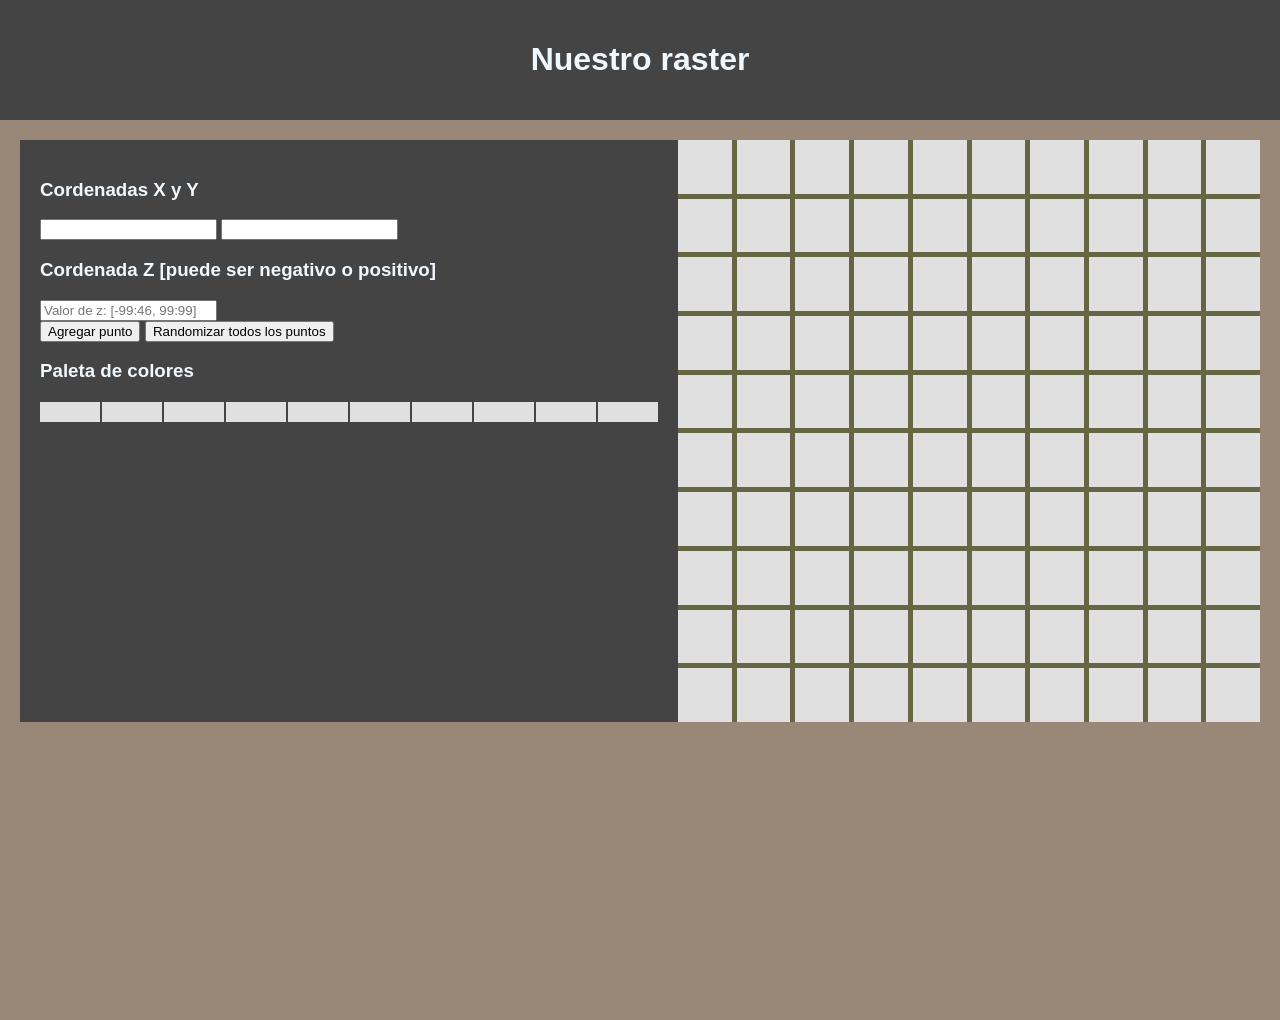
==== Raster-1/index.html @ 82961928 "Add: initial HTML and CSS files for raster application layout" ====
<!doctype html>
<html lang="es">
  <head>
    <meta charset="UTF-8" />
    <meta name="viewport" content="width=device-width, initial-scale=1.0" />

    <link rel="stylesheet" href="style.css" />

    <title>Document</title>

    <script src="script.js"></script>
  </head>

  <body>
    <header>
      <h1>Nuestro raster</h1>
    </header>
    <main>
      <div class="content">
        <div class="conteiner-labs">
          <div class="cord-xy">
            <h3>
              Cordenadas <span class="cg">X</span> y <span class="cg">Y</span>
            </h3>
            <input type="number" name="Cordenadax" id="cx" />
            <input type="number" name="Cordenadax" id="cy" />
          </div>

          <div class="cord-z">
            <h3 for="color">
              Cordenada <span class="cg">Z</span> [puede ser negativo o
              positivo]
            </h3>
            <input
              type="number"
              name="Cordenadaz"
              id="cz"
              placeholder="Valor de z: [-99:46, 99:99]"
            />
          </div>

          <button type="submit">Agregar punto</button>
          <button>Randomizar todos los puntos</button>

          <h3>Paleta de colores</h3>
          <div class="palette">
            <div class="pal-color"></div>
            <div class="pal-color"></div>
            <div class="pal-color"></div>
            <div class="pal-color"></div>
            <div class="pal-color"></div>
            <div class="pal-color"></div>
            <div class="pal-color"></div>
            <div class="pal-color"></div>
            <div class="pal-color"></div>
            <div class="pal-color"></div>
          </div>
        </div>
        <div class="conteiner-coloors">
          <div class="color" id="obj1"></div>
          <div class="color" id="obj2"></div>
          <div class="color" id="obj3"></div>
          <div class="color" id="obj4"></div>
          <div class="color" id="obj5"></div>
          <div class="color" id="obj6"></div>
          <div class="color" id="obj7"></div>
          <div class="color" id="obj8"></div>
          <div class="color" id="obj9"></div>
          <div class="color" id="obj10"></div>
          <div class="color" id="obj11"></div>
          <div class="color" id="obj12"></div>
          <div class="color" id="obj13"></div>
          <div class="color" id="obj14"></div>
          <div class="color" id="obj15"></div>
          <div class="color" id="obj16"></div>
          <div class="color" id="obj17"></div>
          <div class="color" id="obj18"></div>
          <div class="color" id="obj19"></div>
          <div class="color" id="obj20"></div>
          <div class="color" id="obj21"></div>
          <div class="color" id="obj22"></div>
          <div class="color" id="obj23"></div>
          <div class="color" id="obj24"></div>
          <div class="color" id="obj25"></div>
          <div class="color" id="obj26"></div>
          <div class="color" id="obj27"></div>
          <div class="color" id="obj28"></div>
          <div class="color" id="obj29"></div>
          <div class="color" id="obj30"></div>
          <div class="color" id="obj31"></div>
          <div class="color" id="obj32"></div>
          <div class="color" id="obj33"></div>
          <div class="color" id="obj34"></div>
          <div class="color" id="obj35"></div>
          <div class="color" id="obj36"></div>
          <div class="color" id="obj37"></div>
          <div class="color" id="obj38"></div>
          <div class="color" id="obj39"></div>
          <div class="color" id="obj40"></div>
          <div class="color" id="obj41"></div>
          <div class="color" id="obj42"></div>
          <div class="color" id="obj43"></div>
          <div class="color" id="obj44"></div>
          <div class="color" id="obj45"></div>
          <div class="color" id="obj46"></div>
          <div class="color" id="obj47"></div>
          <div class="color" id="obj48"></div>
          <div class="color" id="obj49"></div>
          <div class="color" id="obj50"></div>
          <div class="color" id="obj51"></div>
          <div class="color" id="obj52"></div>
          <div class="color" id="obj53"></div>
          <div class="color" id="obj54"></div>
          <div class="color" id="obj55"></div>
          <div class="color" id="obj56"></div>
          <div class="color" id="obj57"></div>
          <div class="color" id="obj58"></div>
          <div class="color" id="obj59"></div>
          <div class="color" id="obj60"></div>
          <div class="color" id="obj61"></div>
          <div class="color" id="obj62"></div>
          <div class="color" id="obj63"></div>
          <div class="color" id="obj64"></div>
          <div class="color" id="obj65"></div>
          <div class="color" id="obj66"></div>
          <div class="color" id="obj67"></div>
          <div class="color" id="obj68"></div>
          <div class="color" id="obj69"></div>
          <div class="color" id="obj70"></div>
          <div class="color" id="obj71"></div>
          <div class="color" id="obj72"></div>
          <div class="color" id="obj73"></div>
          <div class="color" id="obj74"></div>
          <div class="color" id="obj75"></div>
          <div class="color" id="obj76"></div>
          <div class="color" id="obj77"></div>
          <div class="color" id="obj78"></div>
          <div class="color" id="obj79"></div>
          <div class="color" id="obj80"></div>
          <div class="color" id="obj81"></div>
          <div class="color" id="obj82"></div>
          <div class="color" id="obj83"></div>
          <div class="color" id="obj84"></div>
          <div class="color" id="obj85"></div>
          <div class="color" id="obj86"></div>
          <div class="color" id="obj87"></div>
          <div class="color" id="obj88"></div>
          <div class="color" id="obj89"></div>
          <div class="color" id="obj90"></div>
          <div class="color" id="obj91"></div>
          <div class="color" id="obj92"></div>
          <div class="color" id="obj93"></div>
          <div class="color" id="obj94"></div>
          <div class="color" id="obj95"></div>
          <div class="color" id="obj96"></div>
          <div class="color" id="obj97"></div>
          <div class="color" id="obj98"></div>
          <div class="color" id="obj99"></div>
          <div class="color" id="obj100"></div>
        </div>
      </div>
    </main>
  </body>
</html>
---- Raster-1/style.css ----
* {
  box-sizing: border-box;
}

body {
  background-color: #333;
  color: aliceblue;
  font-family: Arial, sans-serif;
  margin: 0;
  padding: 0;
}

header {
  background-color: #444;
  padding: 20px;
  text-align: center;
}

main {
  background-color: #987;
  min-height: 100vh;
  width: 100%;
}

.content {
  display: flex;
  padding: 20px;
}

.conteiner-labs {
  grid-area: forms;
  background-color: #444;
  grid-area: forms;
  padding: 20px;
  width: max-content;

}

.palette {
  display: grid;
  grid-template-rows: repeat(2, 1fr);
  grid-template-columns: repeat(10, 1fr);
  gap: 2px;
  margin-top: 20px;
  width: max-content;
}

.pal-color {
  background-color: #e0e0e0;
  width: 60px;
  height: 20px;
  cursor: pointer;
}

.conteiner-coloors {
  background-color: #664;
  grid-area: canvas;
  display: grid;
  grid-template-columns: repeat(10, 1fr);
  gap: 5px;

  width: 700px;
}

.color {
  background-color: #e0e0e0;
  aspect-ratio: 1 / 1; 
}
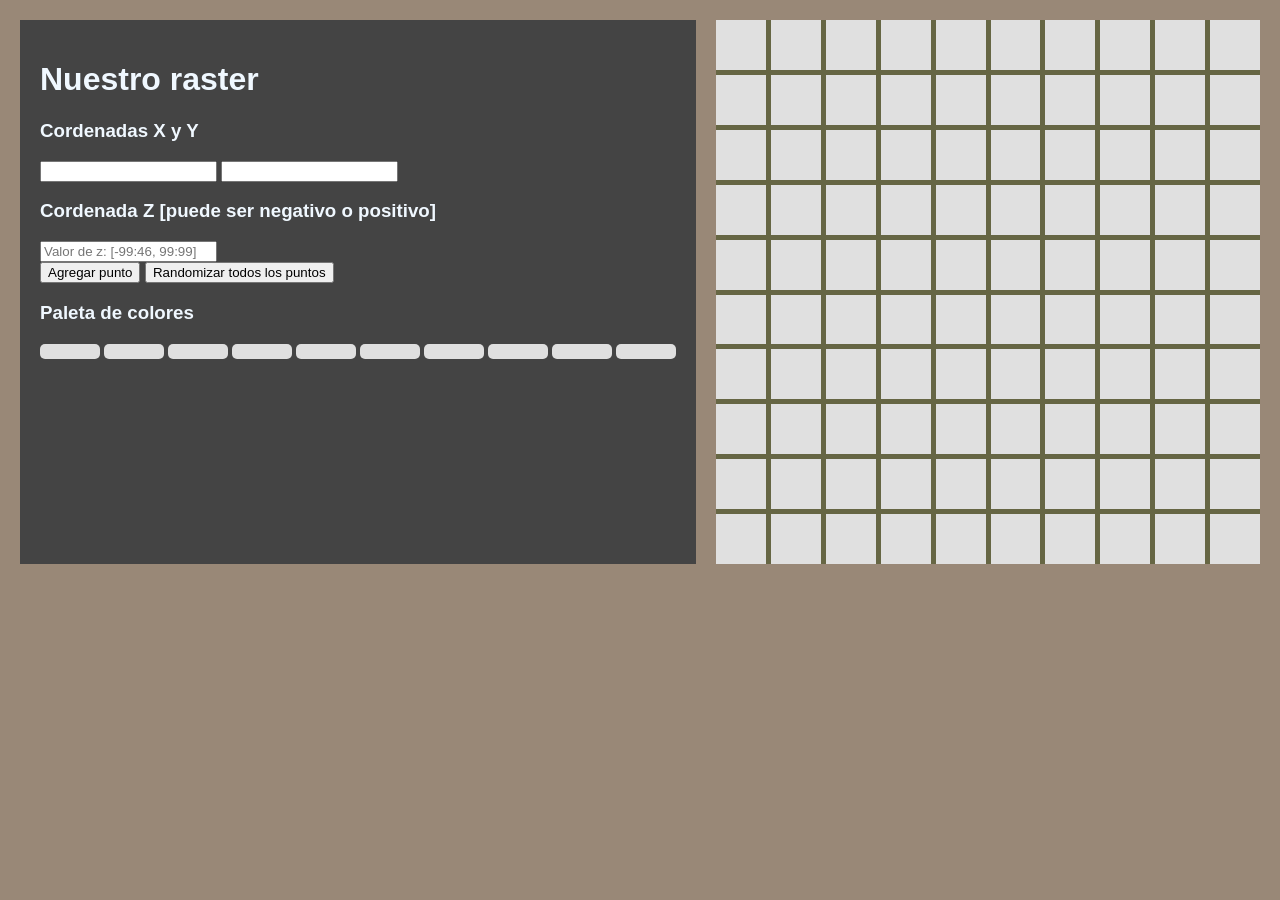
==== commit 8693668d: "add: Hover and style for palette" ====
--- a/Raster-1/index.html
+++ b/Raster-1/index.html
@@ -12,12 +12,10 @@
   </head>
 
   <body>
-    <header>
-      <h1>Nuestro raster</h1>
-    </header>
     <main>
       <div class="content">
         <div class="conteiner-labs">
+          <h1>Nuestro raster</h1>
           <div class="cord-xy">
             <h3>
               Cordenadas <span class="cg">X</span> y <span class="cg">Y</span>
@@ -44,16 +42,36 @@
 
           <h3>Paleta de colores</h3>
           <div class="palette">
-            <div class="pal-color"></div>
-            <div class="pal-color"></div>
-            <div class="pal-color"></div>
-            <div class="pal-color"></div>
-            <div class="pal-color"></div>
-            <div class="pal-color"></div>
-            <div class="pal-color"></div>
-            <div class="pal-color"></div>
-            <div class="pal-color"></div>
-            <div class="pal-color"></div>
+            <div class="pal-color">
+              <p>rango: []</p>
+            </div>
+            <div class="pal-color">
+              <p>rango: []</p>
+            </div>
+            <div class="pal-color">
+              <p>rango: []</p>
+            </div>
+            <div class="pal-color">
+              <p>rango: []</p>
+            </div>
+            <div class="pal-color">
+              <p>rango: []</p>
+            </div>
+            <div class="pal-color">
+              <p>rango: []</p>
+            </div>
+            <div class="pal-color">
+              <p>rango: []</p>
+            </div>
+            <div class="pal-color">
+              <p>rango: []</p>
+            </div>
+            <div class="pal-color">
+              <p>rango: []</p>
+            </div>
+            <div class="pal-color">
+              <p>rango: []</p>
+            </div>
           </div>
         </div>
         <div class="conteiner-coloors">
--- a/Raster-1/style.css
+++ b/Raster-1/style.css
@@ -24,6 +24,7 @@
 
 .content {
   display: flex;
+  gap: 20px;
   padding: 20px;
 }
 
@@ -37,20 +38,35 @@
 }
 
 .palette {
-  display: grid;
-  grid-template-rows: repeat(2, 1fr);
-  grid-template-columns: repeat(10, 1fr);
-  gap: 2px;
+  display: flex;
+  gap: 4px;
   margin-top: 20px;
   width: max-content;
 }
 
 .pal-color {
+  
+  border-radius: 5px;
   background-color: #e0e0e0;
   width: 60px;
-  height: 20px;
+  height: 15px;
   cursor: pointer;
 }
+
+.pal-color p {
+  display: none;
+}
+
+.pal-color:hover p {
+  display: block;
+  position: absolute;
+  background-color: #444;
+  color: #fff;
+  padding: 5px;
+  border-radius: 5px;
+  font-size: 12px;
+}
+
 
 .conteiner-coloors {
   background-color: #664;
@@ -59,7 +75,7 @@
   grid-template-columns: repeat(10, 1fr);
   gap: 5px;
 
-  width: 700px;
+  width: 1000px;
 }
 
 .color {
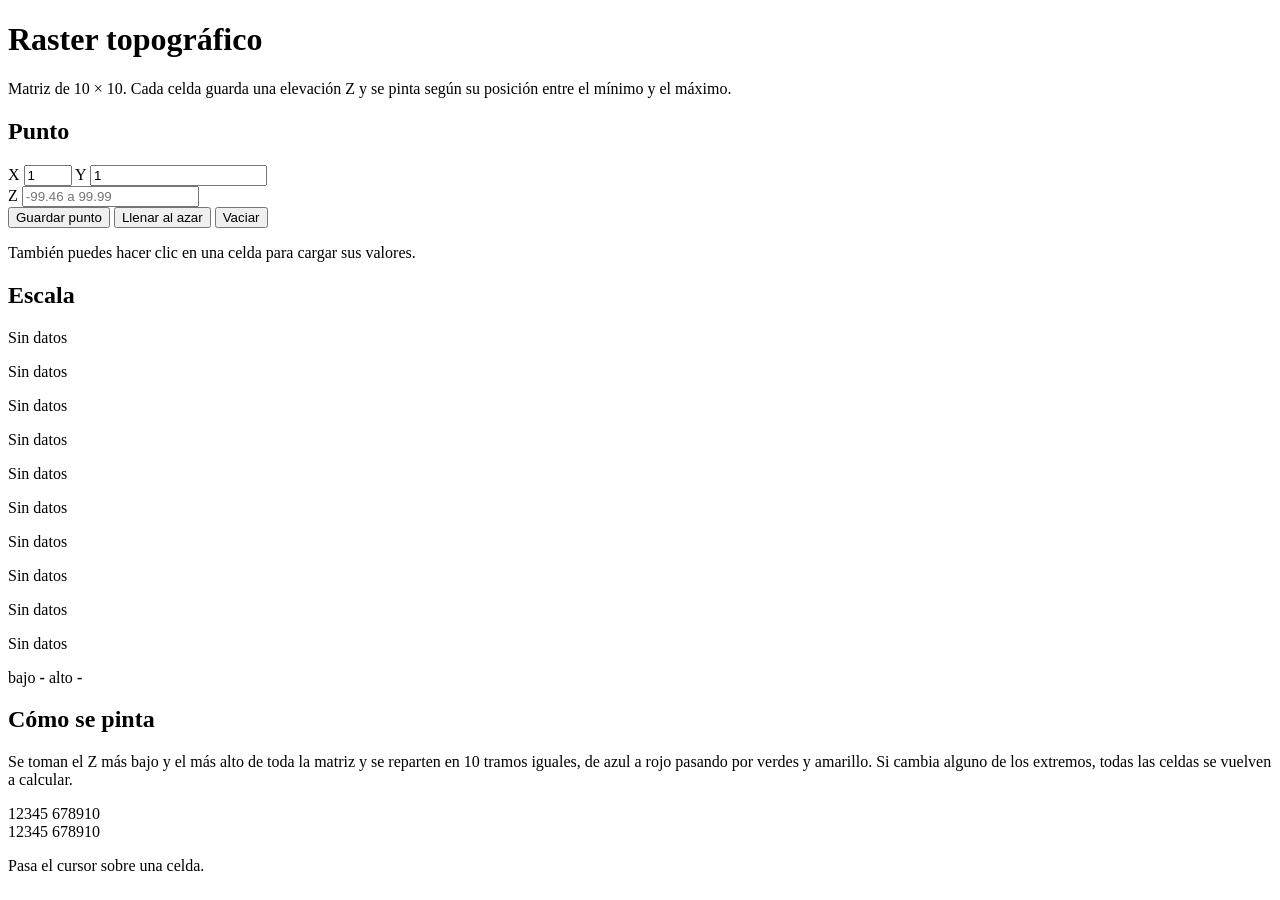
==== commit c997507f: "feat: Enhance raster application with new layout and functionality" ====
--- a/Raster-1/index.html
+++ b/Raster-1/index.html
@@ -3,180 +3,90 @@
   <head>
     <meta charset="UTF-8" />
     <meta name="viewport" content="width=device-width, initial-scale=1.0" />
-
-    <link rel="stylesheet" href="style.css" />
-
-    <title>Document</title>
-
-    <script src="script.js"></script>
+    <title>Raster topográfico</title>
+    <link rel="stylesheet" href="styles.css" />
+    <script src="index.js" defer></script>
   </head>
 
   <body>
-    <main>
-      <div class="content">
-        <div class="conteiner-labs">
-          <h1>Nuestro raster</h1>
-          <div class="cord-xy">
-            <h3>
-              Cordenadas <span class="cg">X</span> y <span class="cg">Y</span>
-            </h3>
-            <input type="number" name="Cordenadax" id="cx" />
-            <input type="number" name="Cordenadax" id="cy" />
+    <header class="encabezado">
+      <h1>Raster topográfico</h1>
+      <p>Matriz de 10 × 10. Cada celda guarda una elevación Z y se pinta según su posición entre el mínimo y el máximo.</p>
+    </header>
+
+    <main class="pagina">
+      <aside class="panel">
+        <section class="bloque">
+          <h2>Punto</h2>
+
+          <div class="fila">
+            <label for="cx">X</label>
+            <input type="number" id="cx" min="1" max="10" value="1" />
+            <label for="cy">Y</label>
+            <input type="number" id="cy" min="1" ma ="10" value="1" />
           </div>
 
-          <div class="cord-z">
-            <h3 for="color">
-              Cordenada <span class="cg">Z</span> [puede ser negativo o
-              positivo]
-            </h3>
-            <input
-              type="number"
-              name="Cordenadaz"
-              id="cz"
-              placeholder="Valor de z: [-99:46, 99:99]"
-            />
+          <div class="fila">
+            <label for="cz">Z</label>
+            <input type="number" id="cz" step="0.01" placeholder="-99.46 a 99.99" />
           </div>
 
-          <button type="submit">Agregar punto</button>
-          <button>Randomizar todos los puntos</button>
+          <div class="acciones">
+            <button type="button" id="btn-add" class="boton">Guardar punto</button>
+            <button type="button" id="btn-random" class="boton claro">Llenar al azar</button>
+            <button type="button" id="btn-clear" class="boton claro">Vaciar</button>
+          </div>
+          <p class="nota">También puedes hacer clic en una celda para cargar sus valores.</p>
+        </section>
 
-          <h3>Paleta de colores</h3>
-          <div class="palette">
-            <div class="pal-color">
-              <p>rango: []</p>
-            </div>
-            <div class="pal-color">
-              <p>rango: []</p>
-            </div>
-            <div class="pal-color">
-              <p>rango: []</p>
-            </div>
-            <div class="pal-color">
-              <p>rango: []</p>
-            </div>
-            <div class="pal-color">
-              <p>rango: []</p>
-            </div>
-            <div class="pal-color">
-              <p>rango: []</p>
-            </div>
-            <div class="pal-color">
-              <p>rango: []</p>
-            </div>
-            <div class="pal-color">
-              <p>rango: []</p>
-            </div>
-            <div class="pal-color">
-              <p>rango: []</p>
-            </div>
-            <div class="pal-color">
-              <p>rango: []</p>
-            </div>
+        <section class="bloque">
+          <h2>Escala</h2>
+          <div class="paleta" id="palette-container">
+            <div class="pal-color"><p>Sin datos</p></div>
+            <div class="pal-color"><p>Sin datos</p></div>
+            <div class="pal-color"><p>Sin datos</p></div>
+            <div class="pal-color"><p>Sin datos</p></div>
+            <div class="pal-color"><p>Sin datos</p></div>
+            <div class="pal-color"><p>Sin datos</p></div>
+            <div class="pal-color"><p>Sin datos</p></div>
+            <div class="pal-color"><p>Sin datos</p></div>
+            <div class="pal-color"><p>Sin datos</p></div>
+            <div class="pal-color"><p>Sin datos</p></div>
+          </div>
+          <div class="extremos">
+            <span>bajo <strong id="stat-zmin">-</strong></span>
+            <span>alto <strong id="stat-zmax">-</strong></span>
+          </div>
+        </section>
+
+        <section class="bloque">
+          <h2>Cómo se pinta</h2>
+          <p class="nota">
+            Se toman el Z más bajo y el más alto de toda la matriz y se reparten en
+            10 tramos iguales, de azul a rojo pasando por verdes y amarillo. Si
+            cambia alguno de los extremos, todas las celdas se vuelven a calcular.
+          </p>
+        </section>
+      </aside>
+
+      <section class="hoja">
+        <div class="mapa">
+          <div class="eje eje-y">
+            <span>1</span><span>2</span><span>3</span><span>4</span><span>5</span>
+            <span>6</span><span>7</span><span>8</span><span>9</span><span>10</span>
+          </div>
+
+          <div class="cuadricula" id="raster-grid"></div>
+
+          <div class="vacio"></div>
+          <div class="eje eje-x">
+            <span>1</span><span>2</span><span>3</span><span>4</span><span>5</span>
+            <span>6</span><span>7</span><span>8</span><span>9</span><span>10</span>
           </div>
         </div>
-        <div class="conteiner-coloors">
-          <div class="color" id="obj1"></div>
-          <div class="color" id="obj2"></div>
-          <div class="color" id="obj3"></div>
-          <div class="color" id="obj4"></div>
-          <div class="color" id="obj5"></div>
-          <div class="color" id="obj6"></div>
-          <div class="color" id="obj7"></div>
-          <div class="color" id="obj8"></div>
-          <div class="color" id="obj9"></div>
-          <div class="color" id="obj10"></div>
-          <div class="color" id="obj11"></div>
-          <div class="color" id="obj12"></div>
-          <div class="color" id="obj13"></div>
-          <div class="color" id="obj14"></div>
-          <div class="color" id="obj15"></div>
-          <div class="color" id="obj16"></div>
-          <div class="color" id="obj17"></div>
-          <div class="color" id="obj18"></div>
-          <div class="color" id="obj19"></div>
-          <div class="color" id="obj20"></div>
-          <div class="color" id="obj21"></div>
-          <div class="color" id="obj22"></div>
-          <div class="color" id="obj23"></div>
-          <div class="color" id="obj24"></div>
-          <div class="color" id="obj25"></div>
-          <div class="color" id="obj26"></div>
-          <div class="color" id="obj27"></div>
-          <div class="color" id="obj28"></div>
-          <div class="color" id="obj29"></div>
-          <div class="color" id="obj30"></div>
-          <div class="color" id="obj31"></div>
-          <div class="color" id="obj32"></div>
-          <div class="color" id="obj33"></div>
-          <div class="color" id="obj34"></div>
-          <div class="color" id="obj35"></div>
-          <div class="color" id="obj36"></div>
-          <div class="color" id="obj37"></div>
-          <div class="color" id="obj38"></div>
-          <div class="color" id="obj39"></div>
-          <div class="color" id="obj40"></div>
-          <div class="color" id="obj41"></div>
-          <div class="color" id="obj42"></div>
-          <div class="color" id="obj43"></div>
-          <div class="color" id="obj44"></div>
-          <div class="color" id="obj45"></div>
-          <div class="color" id="obj46"></div>
-          <div class="color" id="obj47"></div>
-          <div class="color" id="obj48"></div>
-          <div class="color" id="obj49"></div>
-          <div class="color" id="obj50"></div>
-          <div class="color" id="obj51"></div>
-          <div class="color" id="obj52"></div>
-          <div class="color" id="obj53"></div>
-          <div class="color" id="obj54"></div>
-          <div class="color" id="obj55"></div>
-          <div class="color" id="obj56"></div>
-          <div class="color" id="obj57"></div>
-          <div class="color" id="obj58"></div>
-          <div class="color" id="obj59"></div>
-          <div class="color" id="obj60"></div>
-          <div class="color" id="obj61"></div>
-          <div class="color" id="obj62"></div>
-          <div class="color" id="obj63"></div>
-          <div class="color" id="obj64"></div>
-          <div class="color" id="obj65"></div>
-          <div class="color" id="obj66"></div>
-          <div class="color" id="obj67"></div>
-          <div class="color" id="obj68"></div>
-          <div class="color" id="obj69"></div>
-          <div class="color" id="obj70"></div>
-          <div class="color" id="obj71"></div>
-          <div class="color" id="obj72"></div>
-          <div class="color" id="obj73"></div>
-          <div class="color" id="obj74"></div>
-          <div class="color" id="obj75"></div>
-          <div class="color" id="obj76"></div>
-          <div class="color" id="obj77"></div>
-          <div class="color" id="obj78"></div>
-          <div class="color" id="obj79"></div>
-          <div class="color" id="obj80"></div>
-          <div class="color" id="obj81"></div>
-          <div class="color" id="obj82"></div>
-          <div class="color" id="obj83"></div>
-          <div class="color" id="obj84"></div>
-          <div class="color" id="obj85"></div>
-          <div class="color" id="obj86"></div>
-          <div class="color" id="obj87"></div>
-          <div class="color" id="obj88"></div>
-          <div class="color" id="obj89"></div>
-          <div class="color" id="obj90"></div>
-          <div class="color" id="obj91"></div>
-          <div class="color" id="obj92"></div>
-          <div class="color" id="obj93"></div>
-          <div class="color" id="obj94"></div>
-          <div class="color" id="obj95"></div>
-          <div class="color" id="obj96"></div>
-          <div class="color" id="obj97"></div>
-          <div class="color" id="obj98"></div>
-          <div class="color" id="obj99"></div>
-          <div class="color" id="obj100"></div>
-        </div>
-      </div>
+
+        <p class="lectura" id="lectura">Pasa el cursor sobre una celda.</p>
+      </section>
     </main>
   </body>
-</html>
+</html>
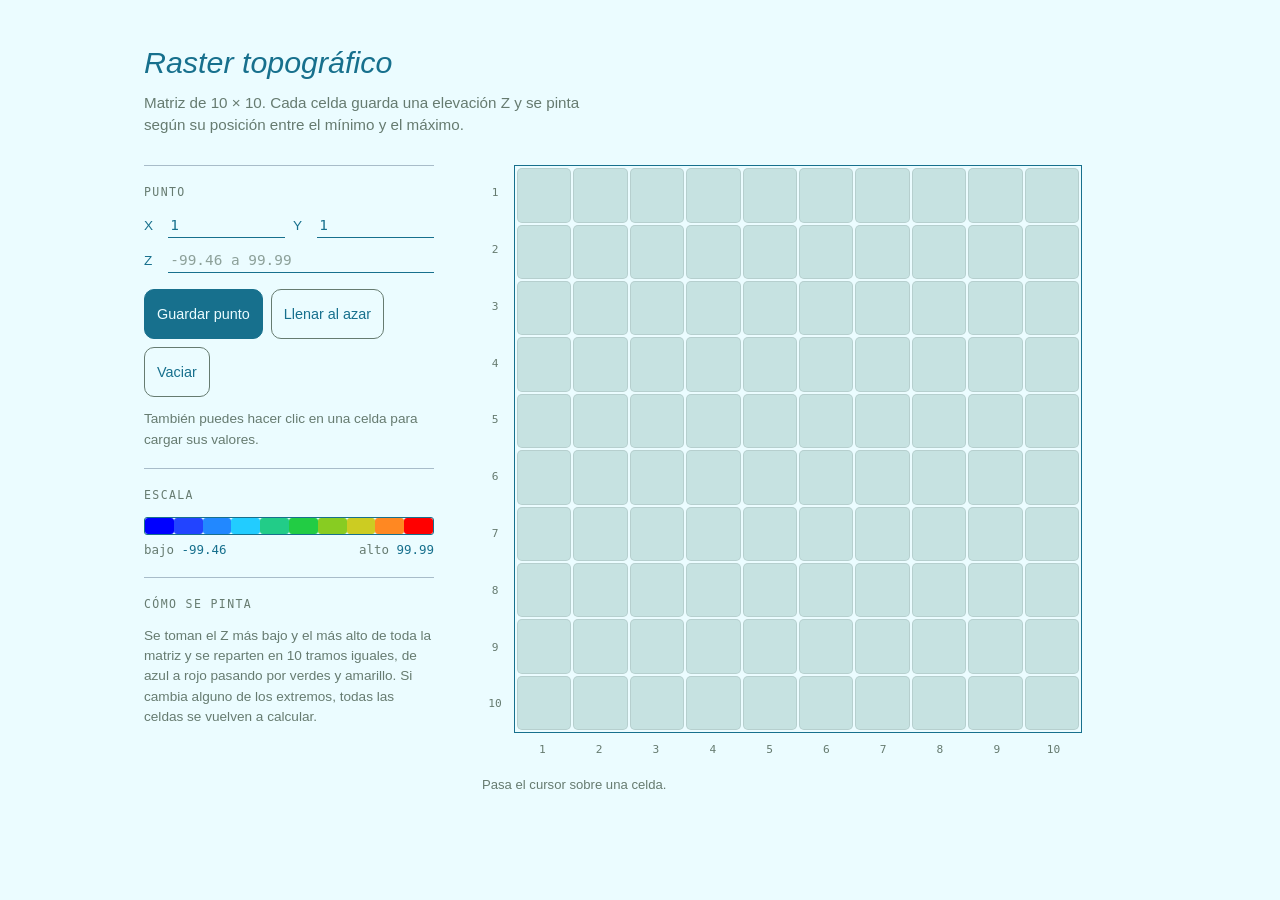
==== commit 9c30eeaa: "fix: Correct stylesheet link and format raster grid div" ====
--- a/Raster-1/index.html
+++ b/Raster-1/index.html
@@ -4,7 +4,7 @@
     <meta charset="UTF-8" />
     <meta name="viewport" content="width=device-width, initial-scale=1.0" />
     <title>Raster topográfico</title>
-    <link rel="stylesheet" href="styles.css" />
+    <link rel="stylesheet" href="style.css" />
     <script src="index.js" defer></script>
   </head>
 
@@ -76,7 +76,9 @@
             <span>6</span><span>7</span><span>8</span><span>9</span><span>10</span>
           </div>
 
-          <div class="cuadricula" id="raster-grid"></div>
+          <div class="cuadricula" id="raster-grid">
+            
+          </div>
 
           <div class="vacio"></div>
           <div class="eje eje-x">
--- a/Raster-1/style.css
+++ b/Raster-1/style.css
@@ -0,0 +1,281 @@
+@import url('https://fonts.googleapis.com/css2?family=Grenze+Gotisch:wght@100..900&family=Isometra&family=Molle:ital@1&display=swap');
+
+
+:root {
+  --papel: #ebfcff;
+  --papel-oscuro: #c6e2e1;
+  --tinta: #17708d;
+  --apagado: #667b70;
+  --linea: #a8bcc9;
+  --sello: #2a65a4;
+  --serif: 'Segoe UI', Tahoma, Geneva, Verdana, sans-serif;
+  --mono: "Molle", "SF Mono", Menlo, Consolas, monospace;
+}
+
+* {
+  box-sizing: border-box;
+  margin: 0;
+  padding: 0;
+}
+
+body {
+  background: var(--papel);
+  color: var(--tinta);
+  font-family: var(--serif);
+  font-weight: 500;
+  line-height: 1.5;
+}
+
+.encabezado {
+  max-width: 1040px;
+  margin: 0 auto;
+  padding: 40px 24px 20px;
+}
+
+.encabezado h1 {
+  font-family: "Isometra", var(--serif);
+  font-size: 1.9rem;
+  font-weight: normal;
+  font-style: italic;
+}
+
+.encabezado p {
+  margin-top: 6px;
+  max-width: 54ch;
+  color: var(--apagado);
+  font-size: 0.95rem;
+}
+
+.pagina {
+  max-width: 1040px;
+  margin: 0 auto;
+  padding: 8px 24px 56px;
+  display: grid;
+  grid-template-columns: 290px 1fr;
+  gap: 48px;
+  align-items: start;
+}
+
+/* Panel izquierdo: sin tarjetas, solo secciones separadas por una línea */
+
+.bloque {
+  padding: 18px 0;
+  border-top: 1px solid var(--linea);
+}
+
+.bloque h2 {
+  font-family: var(--mono);
+  font-size: 0.72rem;
+  font-weight: normal;
+  letter-spacing: 0.12em;
+  text-transform: uppercase;
+  color: var(--apagado);
+  margin-bottom: 12px;
+}
+
+.fila {
+  display: flex;
+  align-items: center;
+  gap: 8px;
+  margin-bottom: 10px;
+}
+
+.fila label {
+  font-family: "Isometra",var(--serif);
+  font-size: 0.85rem;
+  width: 1.2em;
+}
+
+.fila input {
+  flex: 1;
+  min-width: 0;
+  font-family: var(--mono);
+  font-size: 0.9rem;
+  color: var(--tinta);
+  background: transparent;
+  border: none;
+  border-bottom: 1px solid var(--tinta);
+  padding: 4px 2px;
+  border-radius: 0;
+}
+
+.fila input:focus {
+  outline: none;
+  background: var(--papel-oscuro);
+}
+
+.fila input::placeholder {
+  color: var(--apagado);
+  opacity: 0.7;
+}
+
+.acciones {
+  display: flex;
+  flex-wrap: wrap;
+  gap: 8px;
+  margin-top: 16px;
+}
+
+.boton {
+  height: 50px;
+  font-family: "Isometra", var(--serif);
+  font-size: 0.9rem;
+  font-weight: 100;
+  color: var(--papel);
+  background: var(--tinta);
+  border: 1px solid var(--tinta);
+  border-radius: 10px;
+  padding: 6px 12px;
+  cursor: pointer;
+}
+
+.boton:hover {
+  background: var(--sello);
+  border-color: var(--sello);
+}
+
+.boton.claro {
+  color: var(--tinta);
+  background: transparent;
+  border-color: var(--apagado);
+}
+
+.boton.claro:hover {
+  background: var(--papel-oscuro);
+  border-color: var(--tinta);
+}
+
+.nota {
+  margin-top: 12px;
+  font-size: 0.85rem;
+  color: var(--apagado);
+}
+
+/* Escala */
+
+.paleta {
+  display: grid;
+  grid-template-columns: repeat(10, 1fr);
+  height: 18px;
+  border: 1px solid var(--tinta);
+  border-radius: 3px;
+}
+
+.pal-color {
+  position: relative;
+  border-radius: 3px;
+  cursor: default;
+}
+
+.pal-color p {
+  display: none;
+}
+
+.pal-color:hover p {
+  display: block;
+  position: absolute;
+  bottom: 26px;
+  left: 50%;
+  transform: translateX(-50%);
+  white-space: nowrap;
+  font-family: var(--mono);
+  font-size: 0.72rem;
+  color: var(--tinta);
+  background: var(--papel);
+  border: 1px solid var(--tinta);
+  padding: 2px 6px;
+  pointer-events: none;
+  z-index: 3;
+}
+
+.extremos {
+  display: flex;
+  justify-content: space-between;
+  margin-top: 6px;
+  font-family: var(--mono);
+  font-size: 0.78rem;
+  color: var(--apagado);
+}
+
+.extremos strong {
+  font-weight: normal;
+  color: var(--tinta);
+}
+
+/* Hoja con la cuadrícula */
+
+.hoja {
+  max-width: 600px;
+}
+
+.mapa {
+  display: grid;
+  grid-template-columns: 26px 1fr;
+  grid-template-rows: auto 22px;
+  gap: 6px;
+}
+
+.eje {
+  display: grid;
+  grid-template-columns: repeat(10, 1fr);
+  font-family: var(--mono);
+  font-size: 0.7rem;
+  color: var(--apagado);
+}
+
+.eje span {
+  text-align: center;
+  align-self: center;
+}
+
+.eje-y {
+  grid-template-columns: none;
+  grid-template-rows: repeat(10, 1fr);
+}
+
+.cuadricula {
+  display: grid;
+  grid-template-columns: repeat(10, 1fr);
+  grid-template-rows: repeat(10, 1fr);
+  gap: 2px;
+  aspect-ratio: 1 / 1;
+  padding: 2px;
+  border: 1px solid var(--tinta);
+}
+
+.color {
+  background-color: var(--papel-oscuro);
+  border-radius: 5px;
+  border: 1px solid rgba(43, 42, 38, 0.1);
+  cursor: crosshair;
+}
+
+.color:hover {
+  outline: 2px solid var(--tinta);
+  outline-offset: -2px;
+}
+
+.color.elegida {
+  outline: 2px solid var(--sello);
+  outline-offset: 1px;
+}
+
+.lectura {
+  margin-top: 14px;
+  font-family: var(--serif);
+  font-size: 0.82rem;
+  color: var(--apagado);
+  min-height: 1.4em;
+}
+
+@media (max-width: 820px) {
+  .pagina {
+    grid-template-columns: 1fr;
+    gap: 16px;
+  }
+
+  .hoja {
+    order: -1;
+    max-width: none;
+  }
+}
